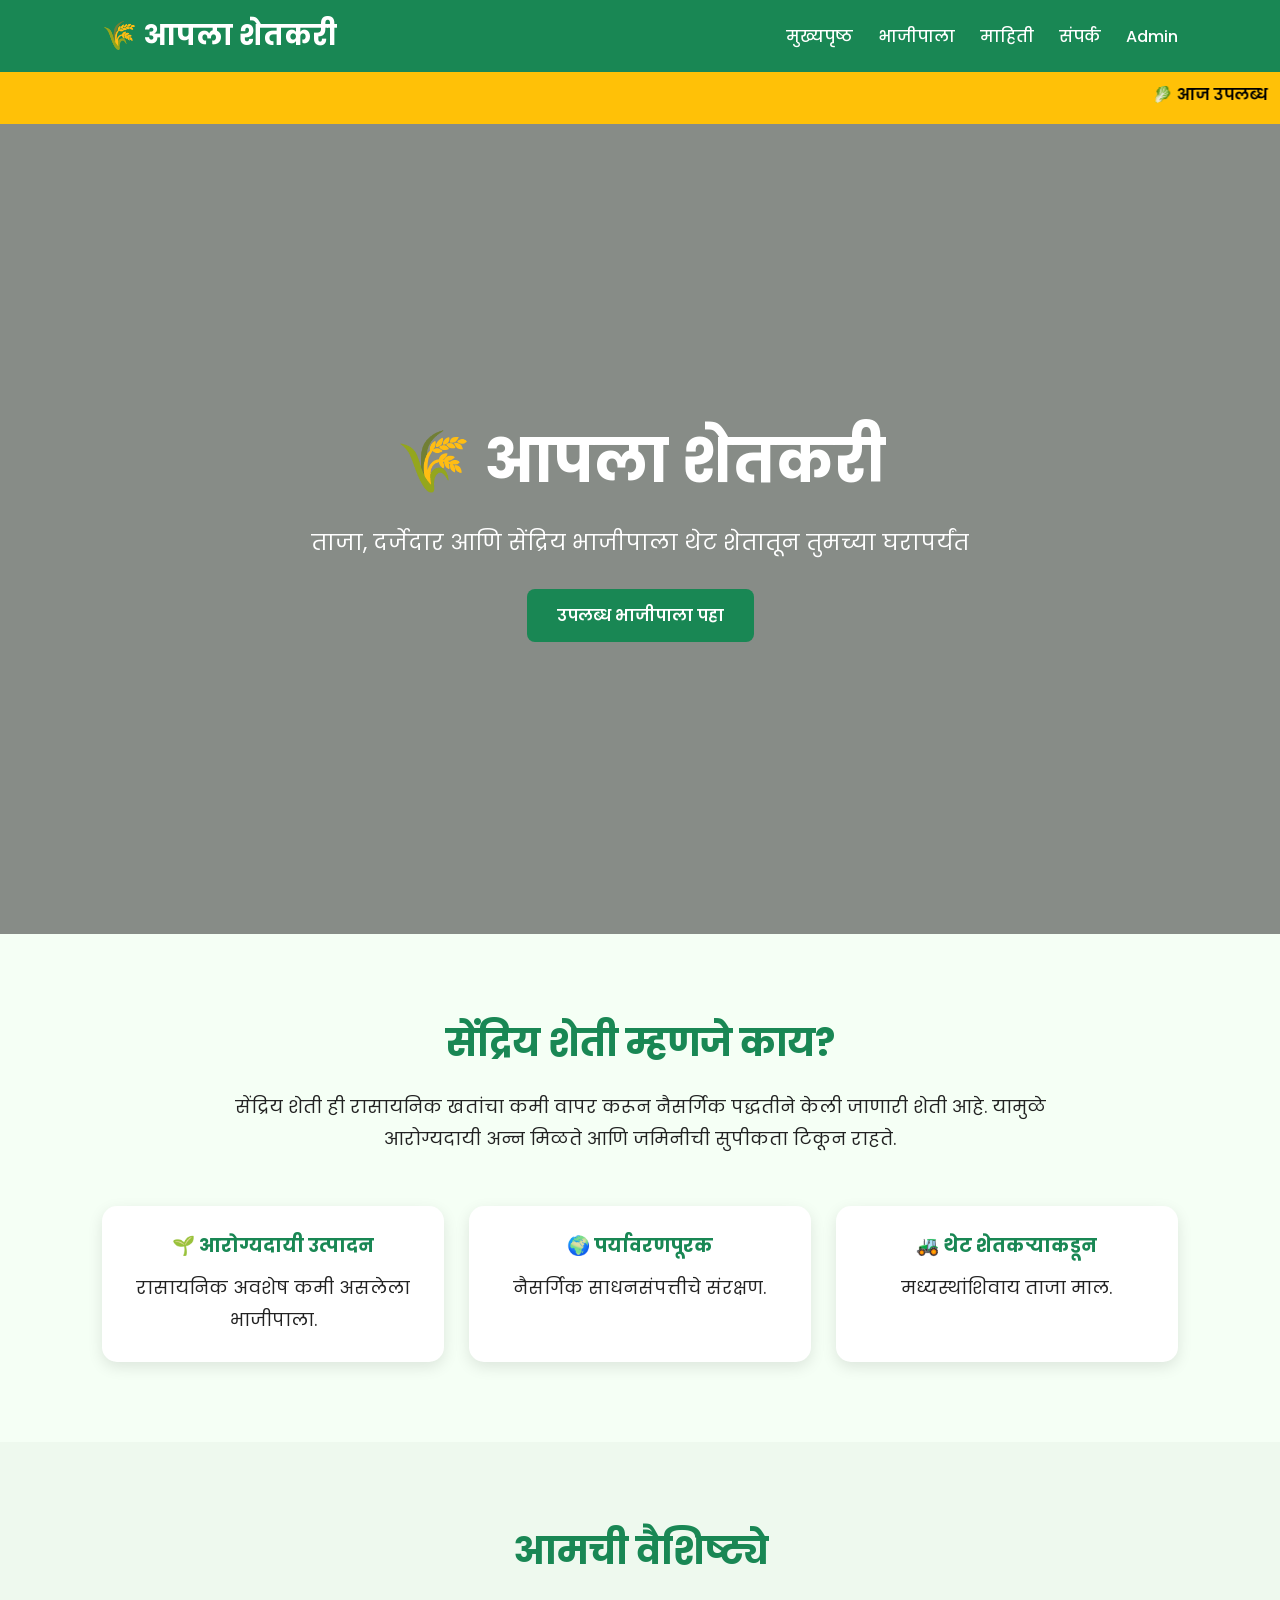
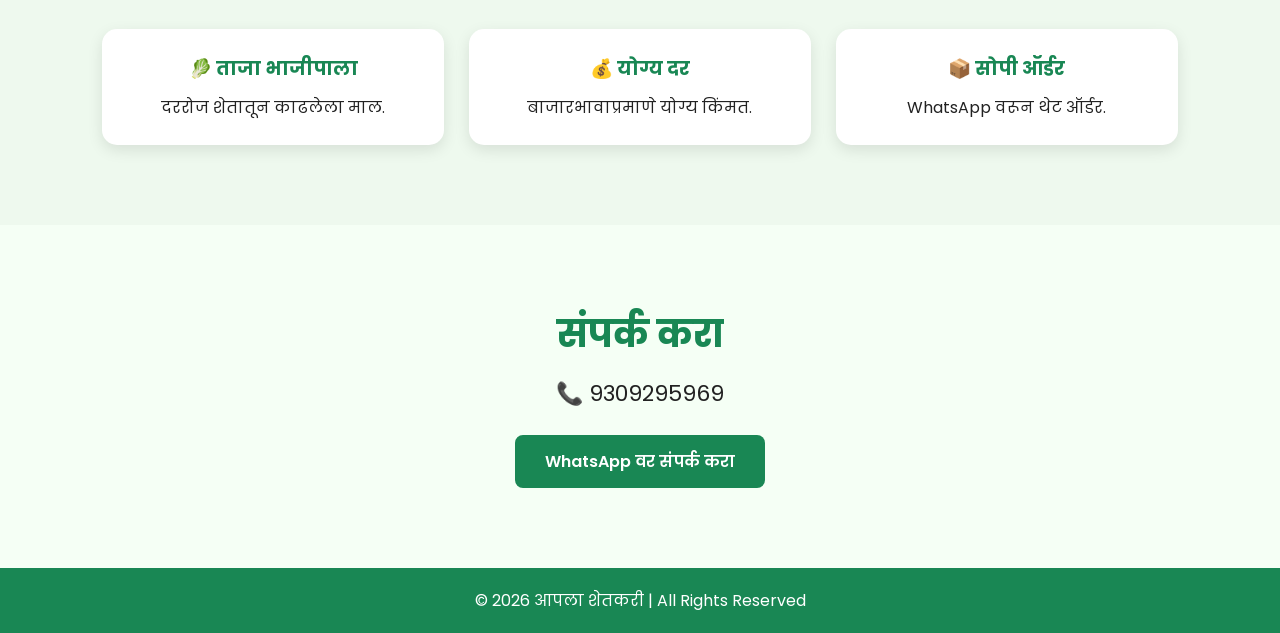
==== index.html @ 65d3344f "Add files via upload" ====
<!DOCTYPE html>
<html lang="mr">
<head>
    <meta charset="UTF-8">
    <meta name="viewport" content="width=device-width, initial-scale=1.0">
    <title>आपला शेतकरी</title>
    <link rel="stylesheet" href="style.css">
</head>
<body>

    <!-- Navbar -->
    <nav class="navbar">
        <div class="logo">🌾 आपला शेतकरी</div>

        <ul class="nav-links">
            <li><a href="index.html">मुख्यपृष्ठ</a></li>
            <li><a href="products.html">भाजीपाला</a></li>
            <li><a href="#about">माहिती</a></li>
            <li><a href="#contact">संपर्क</a></li>
            <li><a href="admin.html">Admin</a></li>
        </ul>
    </nav>

    <!-- Running Headline -->
    <div class="headline">
        <marquee>
            🥬 आज उपलब्ध : टोमॅटो, भेंडी, वांगी, मिरची | शेतातून थेट तुमच्या घरापर्यंत
        </marquee>
    </div>

    <!-- Hero Section -->
    <section class="hero">

        <div class="hero-content">
            <h1>🌾 आपला शेतकरी</h1>

            <p>
                ताजा, दर्जेदार आणि सेंद्रिय भाजीपाला
                थेट शेतातून तुमच्या घरापर्यंत
            </p>

            <a href="products.html" class="btn">
                उपलब्ध भाजीपाला पहा
            </a>
        </div>

    </section>

    <!-- About Organic Farming -->
    <section id="about" class="about">

        <h2>सेंद्रिय शेती म्हणजे काय?</h2>

        <p>
            सेंद्रिय शेती ही रासायनिक खतांचा कमी वापर करून
            नैसर्गिक पद्धतीने केली जाणारी शेती आहे.
            यामुळे आरोग्यदायी अन्न मिळते आणि जमिनीची सुपीकता टिकून राहते.
        </p>

        <div class="features">

            <div class="feature-box">
                <h3>🌱 आरोग्यदायी उत्पादन</h3>
                <p>रासायनिक अवशेष कमी असलेला भाजीपाला.</p>
            </div>

            <div class="feature-box">
                <h3>🌍 पर्यावरणपूरक</h3>
                <p>नैसर्गिक साधनसंपत्तीचे संरक्षण.</p>
            </div>

            <div class="feature-box">
                <h3>🚜 थेट शेतकऱ्याकडून</h3>
                <p>मध्यस्थांशिवाय ताजा माल.</p>
            </div>

        </div>

    </section>

    <!-- Why Choose Us -->
    <section class="why-us">

        <h2>आमची वैशिष्ट्ये</h2>

        <div class="features">

            <div class="feature-box">
                <h3>🥬 ताजा भाजीपाला</h3>
                <p>दररोज शेतातून काढलेला माल.</p>
            </div>

            <div class="feature-box">
                <h3>💰 योग्य दर</h3>
                <p>बाजारभावाप्रमाणे योग्य किंमत.</p>
            </div>

            <div class="feature-box">
                <h3>📦 सोपी ऑर्डर</h3>
                <p>WhatsApp वरून थेट ऑर्डर.</p>
            </div>

        </div>

    </section>

    <!-- Contact -->
    <section id="contact" class="contact">

        <h2>संपर्क करा</h2>

        <p>📞 9309295969</p>

        <a href="https://wa.me/919309295969" target="_blank" class="btn">
            WhatsApp वर संपर्क करा
        </a>

    </section>

    <!-- Footer -->
    <footer>
        <p>© 2026 आपला शेतकरी | All Rights Reserved</p>
    </footer>

</body>
</html>
---- style.css ----
/* ===== Google Font ===== */
@import url('https://fonts.googleapis.com/css2?family=Poppins:wght@300;400;500;600;700&display=swap');

*{
    margin:0;
    padding:0;
    box-sizing:border-box;
    font-family:'Poppins',sans-serif;
}

html{
    scroll-behavior:smooth;
}

body{
    background:#f5fff5;
    color:#222;
}

/* ================= NAVBAR ================= */

.navbar{
    width:100%;
    background:#198754;
    display:flex;
    justify-content:space-between;
    align-items:center;
    padding:15px 8%;
    position:sticky;
    top:0;
    z-index:1000;
}

.logo{
    color:#fff;
    font-size:28px;
    font-weight:700;
}

.nav-links{
    list-style:none;
    display:flex;
    gap:25px;
}

.nav-links a{
    text-decoration:none;
    color:#fff;
    font-weight:500;
    transition:0.3s;
}

.nav-links a:hover{
    color:#ffc107;
}

/* ================= HEADLINE ================= */

.headline{
    background:#ffc107;
    color:#000;
    font-weight:600;
    padding:10px;
}

/* ================= HERO ================= */

.hero{
    height:90vh;
    background:
    linear-gradient(rgba(0,0,0,0.45),
    rgba(0,0,0,0.45)),
    url('https://images.unsplash.com/photo-1464226184884-fa280b87c399?w=1600');

    background-size:cover;
    background-position:center;

    display:flex;
    justify-content:center;
    align-items:center;
    text-align:center;
    color:white;
    padding:20px;
}

.hero-content h1{
    font-size:60px;
    margin-bottom:20px;
}

.hero-content p{
    font-size:22px;
    margin-bottom:30px;
}

/* ================= BUTTON ================= */

.btn{
    display:inline-block;
    background:#198754;
    color:white;
    padding:14px 30px;
    border-radius:8px;
    text-decoration:none;
    transition:0.3s;
    font-weight:600;
}

.btn:hover{
    background:#146c43;
    transform:translateY(-2px);
}

/* ================= ABOUT ================= */

.about{
    padding:80px 8%;
    text-align:center;
}

.about h2{
    font-size:38px;
    color:#198754;
    margin-bottom:20px;
}

.about p{
    max-width:900px;
    margin:auto;
    line-height:1.8;
    font-size:18px;
}

/* ================= FEATURES ================= */

.features{
    display:grid;
    grid-template-columns:repeat(auto-fit,minmax(250px,1fr));
    gap:25px;
    margin-top:50px;
}

.feature-box{
    background:white;
    padding:25px;
    border-radius:15px;
    box-shadow:0 5px 15px rgba(0,0,0,0.1);
    transition:0.3s;
}

.feature-box:hover{
    transform:translateY(-8px);
}

.feature-box h3{
    color:#198754;
    margin-bottom:12px;
}

/* ================= WHY US ================= */

.why-us{
    padding:80px 8%;
    background:#eef9ee;
    text-align:center;
}

.why-us h2{
    color:#198754;
    font-size:38px;
    margin-bottom:20px;
}

/* ================= CONTACT ================= */

.contact{
    text-align:center;
    padding:80px 20px;
}

.contact h2{
    color:#198754;
    margin-bottom:15px;
    font-size:38px;
}

.contact p{
    font-size:22px;
    margin-bottom:25px;
}

/* ================= FOOTER ================= */

footer{
    background:#198754;
    color:white;
    text-align:center;
    padding:20px;
}

/* ================= MOBILE ================= */

@media(max-width:768px){

    .navbar{
        flex-direction:column;
        gap:15px;
    }

    .nav-links{
        flex-wrap:wrap;
        justify-content:center;
        gap:12px;
    }

    .hero{
        height:75vh;
    }

    .hero-content h1{
        font-size:38px;
    }

    .hero-content p{
        font-size:18px;
    }

    .about h2,
    .why-us h2,
    .contact h2{
        font-size:28px;
    }
}
/* PRODUCTS PAGE */

.products{
    width:90%;
    margin:auto;
    display:grid;
    grid-template-columns:repeat(auto-fit,minmax(300px,1fr));
    gap:30px;
    padding:30px 0;
}

.card{
    background:#fff;
    border-radius:15px;
    overflow:hidden;
    box-shadow:0 5px 15px rgba(0,0,0,0.15);
    transition:0.3s;
}

.card:hover{
    transform:translateY(-5px);
}

.card img{
    width:100%;
    height:250px;
    object-fit:cover;
}

.card h3{
    padding:15px;
    color:#198754;
}

.card p{
    padding:0 15px 10px;
}

.card a{
    display:block;
    text-align:center;
    background:#198754;
    color:white;
    padding:12px;
    text-decoration:none;
    font-weight:bold;
}

.card a:hover{
    background:#146c43;
}

/* PAYMENT */

.payment{
    text-align:center;
    padding:50px 20px;
}

.payment img{
    width:300px;
    max-width:90%;
    margin-top:20px;
    border-radius:15px;
    box-shadow:0 0 10px rgba(0,0,0,0.2);
}
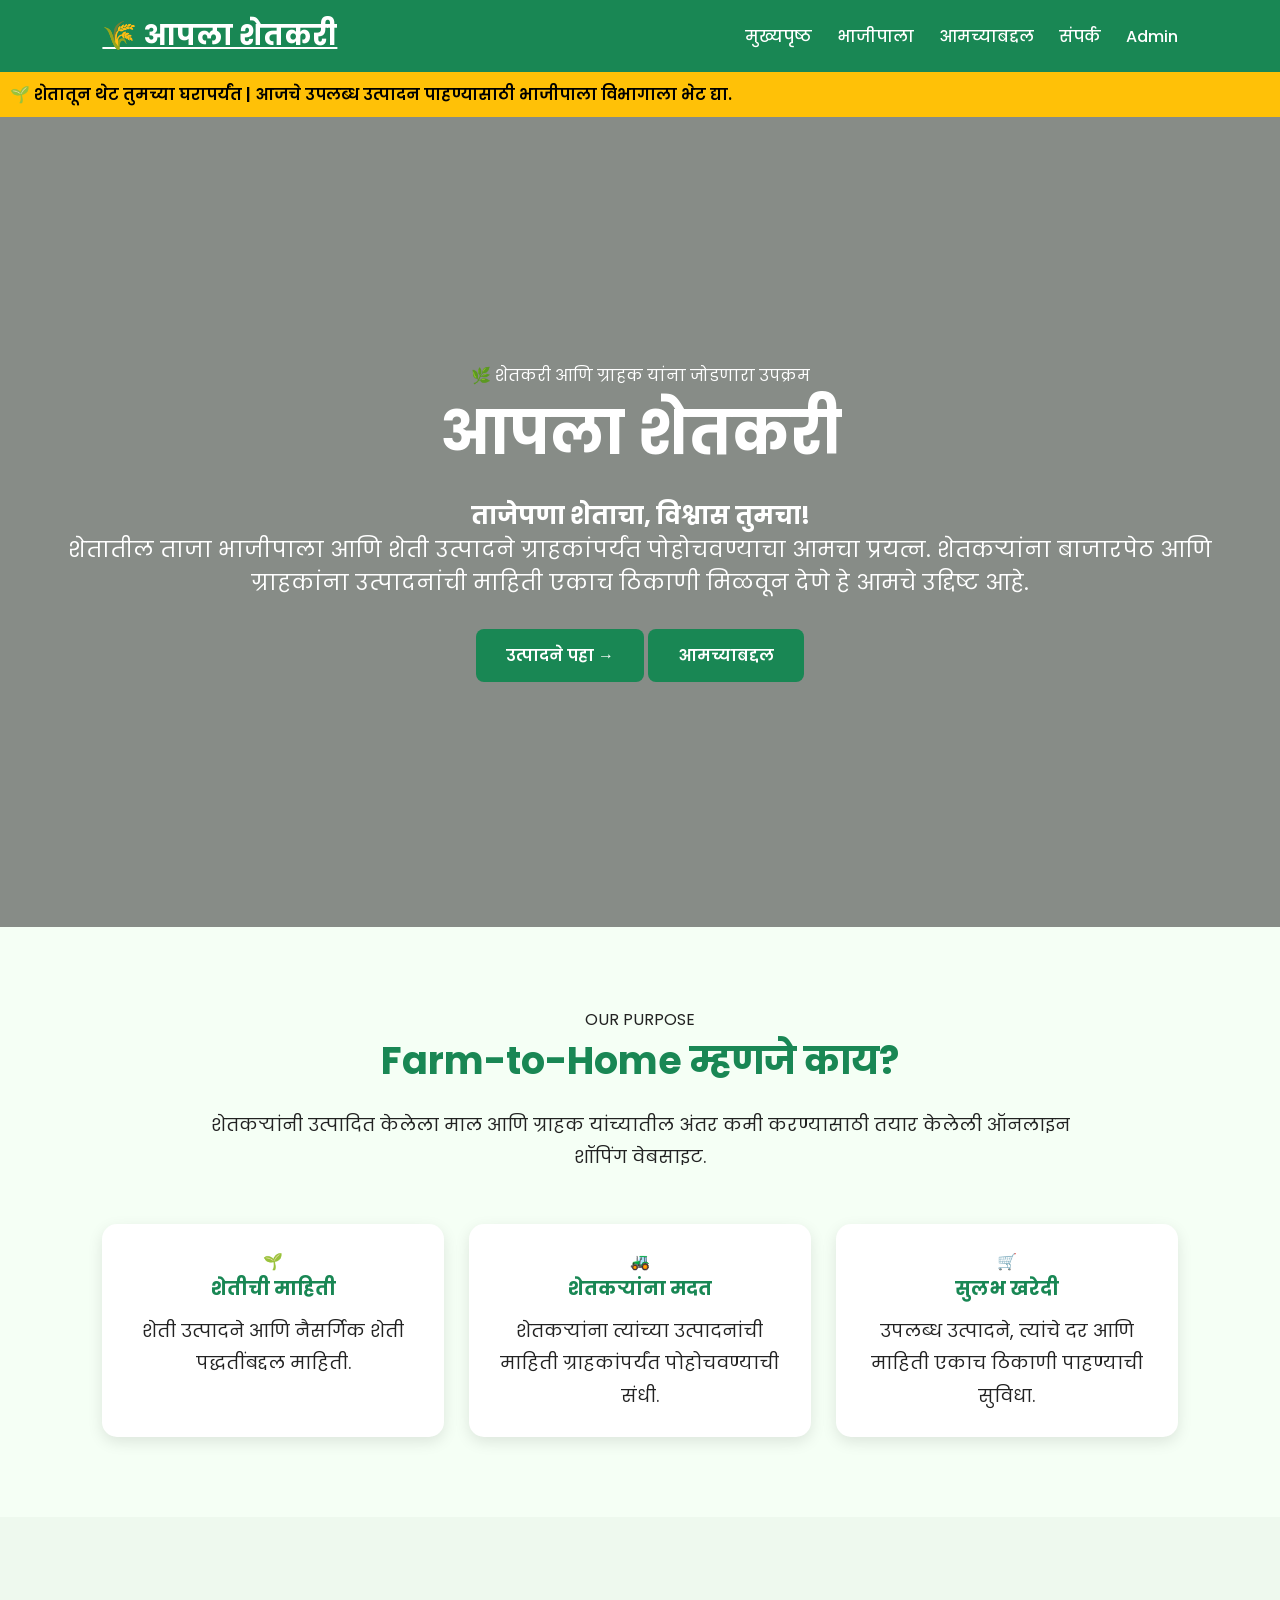
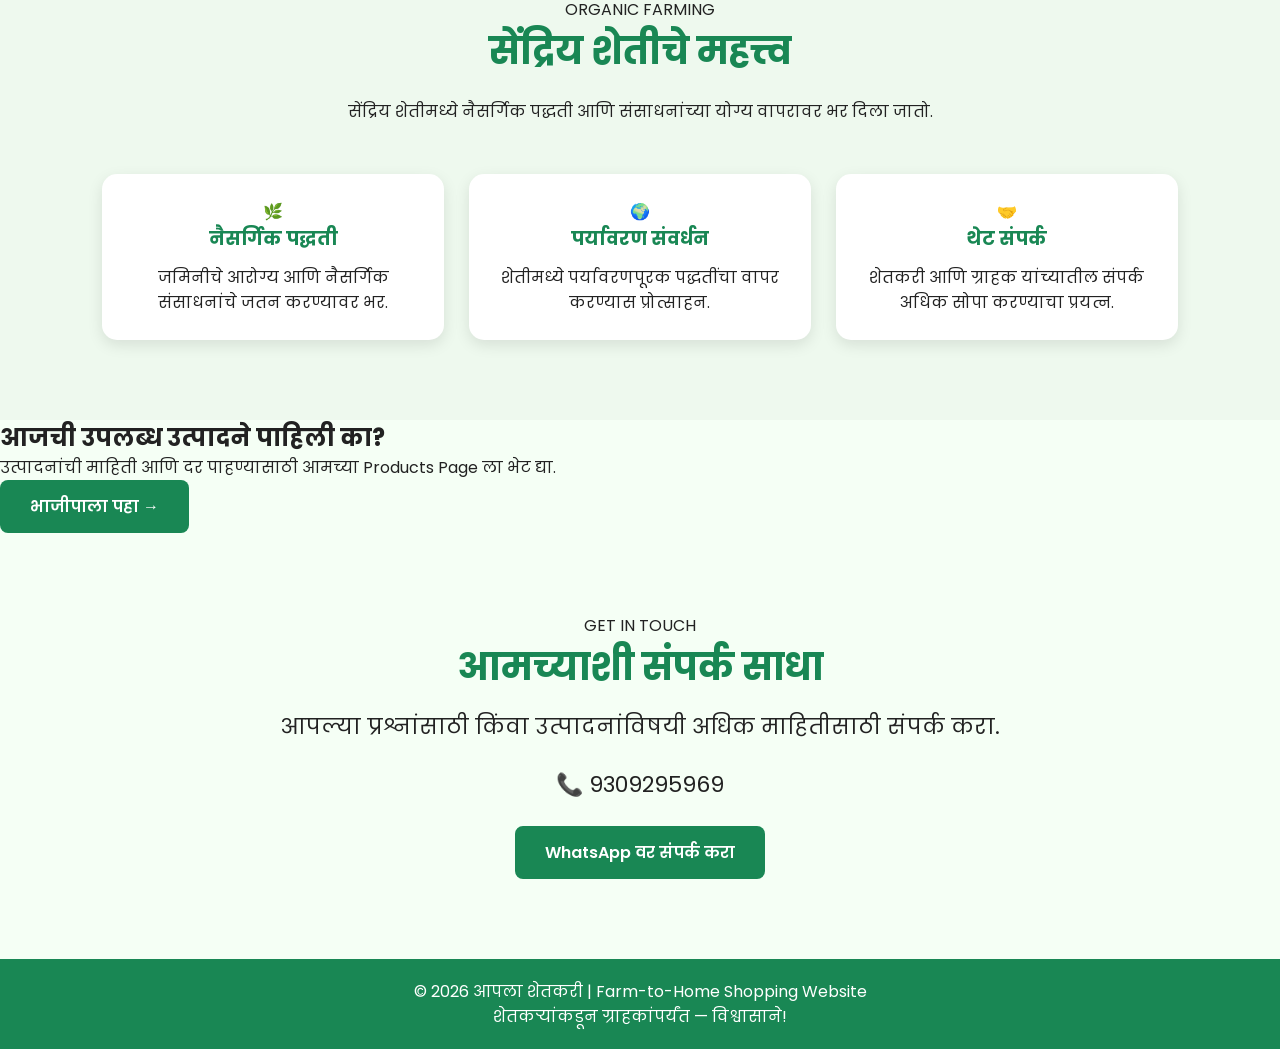
==== commit 0046d8c9: "update my program" ====
--- a/index.html
+++ b/index.html
@@ -1,126 +1,154 @@
+
 <!DOCTYPE html>
 <html lang="mr">
 <head>
     <meta charset="UTF-8">
     <meta name="viewport" content="width=device-width, initial-scale=1.0">
-    <title>आपला शेतकरी</title>
+
+    <title>आपला शेतकरी | Farm to Home</title>
+    <meta name="description" content="आपला शेतकरी - ताजा भाजीपाला आणि शेतातील उत्पादने थेट शेतातून तुमच्या घरापर्यंत.">
+
     <link rel="stylesheet" href="style.css">
 </head>
 <body>
 
-    <!-- Navbar -->
+    <!-- Navigation -->
     <nav class="navbar">
-        <div class="logo">🌾 आपला शेतकरी</div>
+        <a href="index.html" class="logo">🌾 आपला शेतकरी</a>
 
         <ul class="nav-links">
             <li><a href="index.html">मुख्यपृष्ठ</a></li>
             <li><a href="products.html">भाजीपाला</a></li>
-            <li><a href="#about">माहिती</a></li>
+            <li><a href="#about">आमच्याबद्दल</a></li>
             <li><a href="#contact">संपर्क</a></li>
             <li><a href="admin.html">Admin</a></li>
         </ul>
     </nav>
 
-    <!-- Running Headline -->
+    <!-- Availability Headline -->
     <div class="headline">
-        <marquee>
-            🥬 आज उपलब्ध : टोमॅटो, भेंडी, वांगी, मिरची | शेतातून थेट तुमच्या घरापर्यंत
-        </marquee>
+        <p>🌱 शेतातून थेट तुमच्या घरापर्यंत | आजचे उपलब्ध उत्पादन पाहण्यासाठी भाजीपाला विभागाला भेट द्या.</p>
     </div>
 
     <!-- Hero Section -->
-    <section class="hero">
+    <header class="hero">
+        <div class="hero-content">
+            <span class="hero-tag">🌿 शेतकरी आणि ग्राहक यांना जोडणारा उपक्रम</span>
 
-        <div class="hero-content">
-            <h1>🌾 आपला शेतकरी</h1>
+            <h1>आपला शेतकरी</h1>
+
+            <h2>ताजेपणा शेताचा, विश्वास तुमचा!</h2>
 
             <p>
-                ताजा, दर्जेदार आणि सेंद्रिय भाजीपाला
-                थेट शेतातून तुमच्या घरापर्यंत
+                शेतातील ताजा भाजीपाला आणि शेती उत्पादने
+                ग्राहकांपर्यंत पोहोचवण्याचा आमचा प्रयत्न.
+                शेतकऱ्यांना बाजारपेठ आणि ग्राहकांना उत्पादनांची
+                माहिती एकाच ठिकाणी मिळवून देणे हे आमचे उद्दिष्ट आहे.
             </p>
 
-            <a href="products.html" class="btn">
-                उपलब्ध भाजीपाला पहा
-            </a>
+            <div class="hero-buttons">
+                <a href="products.html" class="btn">उत्पादने पहा →</a>
+                <a href="#about" class="btn btn-outline">आमच्याबद्दल</a>
+            </div>
+        </div>
+    </header>
+
+    <!-- Project Introduction -->
+    <section class="about" id="about">
+        <div class="section-heading">
+            <span>OUR PURPOSE</span>
+            <h2>Farm-to-Home म्हणजे काय?</h2>
+            <p>
+                शेतकऱ्यांनी उत्पादित केलेला माल आणि ग्राहक यांच्यातील
+                अंतर कमी करण्यासाठी तयार केलेली ऑनलाइन शॉपिंग वेबसाइट.
+            </p>
         </div>
 
+        <div class="features">
+            <article class="feature-box">
+                <div class="feature-icon">🌱</div>
+                <h3>शेतीची माहिती</h3>
+                <p>शेती उत्पादने आणि नैसर्गिक शेती पद्धतींबद्दल माहिती.</p>
+            </article>
+
+            <article class="feature-box">
+                <div class="feature-icon">🚜</div>
+                <h3>शेतकऱ्यांना मदत</h3>
+                <p>शेतकऱ्यांना त्यांच्या उत्पादनांची माहिती ग्राहकांपर्यंत पोहोचवण्याची संधी.</p>
+            </article>
+
+            <article class="feature-box">
+                <div class="feature-icon">🛒</div>
+                <h3>सुलभ खरेदी</h3>
+                <p>उपलब्ध उत्पादने, त्यांचे दर आणि माहिती एकाच ठिकाणी पाहण्याची सुविधा.</p>
+            </article>
+        </div>
     </section>
 
-    <!-- About Organic Farming -->
-    <section id="about" class="about">
-
-        <h2>सेंद्रिय शेती म्हणजे काय?</h2>
-
-        <p>
-            सेंद्रिय शेती ही रासायनिक खतांचा कमी वापर करून
-            नैसर्गिक पद्धतीने केली जाणारी शेती आहे.
-            यामुळे आरोग्यदायी अन्न मिळते आणि जमिनीची सुपीकता टिकून राहते.
-        </p>
+    <!-- Organic Farming -->
+    <section class="why-us">
+        <div class="section-heading">
+            <span>ORGANIC FARMING</span>
+            <h2>सेंद्रिय शेतीचे महत्त्व</h2>
+            <p>
+                सेंद्रिय शेतीमध्ये नैसर्गिक पद्धती आणि संसाधनांच्या
+                योग्य वापरावर भर दिला जातो.
+            </p>
+        </div>
 
         <div class="features">
+            <article class="feature-box">
+                <div class="feature-icon">🌿</div>
+                <h3>नैसर्गिक पद्धती</h3>
+                <p>जमिनीचे आरोग्य आणि नैसर्गिक संसाधनांचे जतन करण्यावर भर.</p>
+            </article>
 
-            <div class="feature-box">
-                <h3>🌱 आरोग्यदायी उत्पादन</h3>
-                <p>रासायनिक अवशेष कमी असलेला भाजीपाला.</p>
-            </div>
+            <article class="feature-box">
+                <div class="feature-icon">🌍</div>
+                <h3>पर्यावरण संवर्धन</h3>
+                <p>शेतीमध्ये पर्यावरणपूरक पद्धतींचा वापर करण्यास प्रोत्साहन.</p>
+            </article>
 
-            <div class="feature-box">
-                <h3>🌍 पर्यावरणपूरक</h3>
-                <p>नैसर्गिक साधनसंपत्तीचे संरक्षण.</p>
-            </div>
-
-            <div class="feature-box">
-                <h3>🚜 थेट शेतकऱ्याकडून</h3>
-                <p>मध्यस्थांशिवाय ताजा माल.</p>
-            </div>
-
+            <article class="feature-box">
+                <div class="feature-icon">🤝</div>
+                <h3>थेट संपर्क</h3>
+                <p>शेतकरी आणि ग्राहक यांच्यातील संपर्क अधिक सोपा करण्याचा प्रयत्न.</p>
+            </article>
         </div>
-
     </section>
 
-    <!-- Why Choose Us -->
-    <section class="why-us">
-
-        <h2>आमची वैशिष्ट्ये</h2>
-
-        <div class="features">
-
-            <div class="feature-box">
-                <h3>🥬 ताजा भाजीपाला</h3>
-                <p>दररोज शेतातून काढलेला माल.</p>
-            </div>
-
-            <div class="feature-box">
-                <h3>💰 योग्य दर</h3>
-                <p>बाजारभावाप्रमाणे योग्य किंमत.</p>
-            </div>
-
-            <div class="feature-box">
-                <h3>📦 सोपी ऑर्डर</h3>
-                <p>WhatsApp वरून थेट ऑर्डर.</p>
-            </div>
-
-        </div>
-
+    <!-- Call to Action -->
+    <section class="shop-cta">
+        <h2>आजची उपलब्ध उत्पादने पाहिली का?</h2>
+        <p>उत्पादनांची माहिती आणि दर पाहण्यासाठी आमच्या Products Page ला भेट द्या.</p>
+        <a href="products.html" class="btn">भाजीपाला पहा →</a>
     </section>
 
     <!-- Contact -->
-    <section id="contact" class="contact">
-
-        <h2>संपर्क करा</h2>
+    <section class="contact" id="contact">
+        <div class="section-heading">
+            <span>GET IN TOUCH</span>
+            <h2>आमच्याशी संपर्क साधा</h2>
+            <p>आपल्या प्रश्नांसाठी किंवा उत्पादनांविषयी अधिक माहितीसाठी संपर्क करा.</p>
+        </div>
 
         <p>📞 9309295969</p>
 
-        <a href="https://wa.me/919309295969" target="_blank" class="btn">
+        <a
+            href="https://wa.me/919309295969"
+            target="_blank"
+            rel="noopener noreferrer"
+            class="btn"
+        >
             WhatsApp वर संपर्क करा
         </a>
-
     </section>
 
     <!-- Footer -->
     <footer>
-        <p>© 2026 आपला शेतकरी | All Rights Reserved</p>
+        <p>© 2026 आपला शेतकरी | Farm-to-Home Shopping Website</p>
+        <p>शेतकऱ्यांकडून ग्राहकांपर्यंत — विश्वासाने!</p>
     </footer>
 
 </body>
-</html>+</html>
